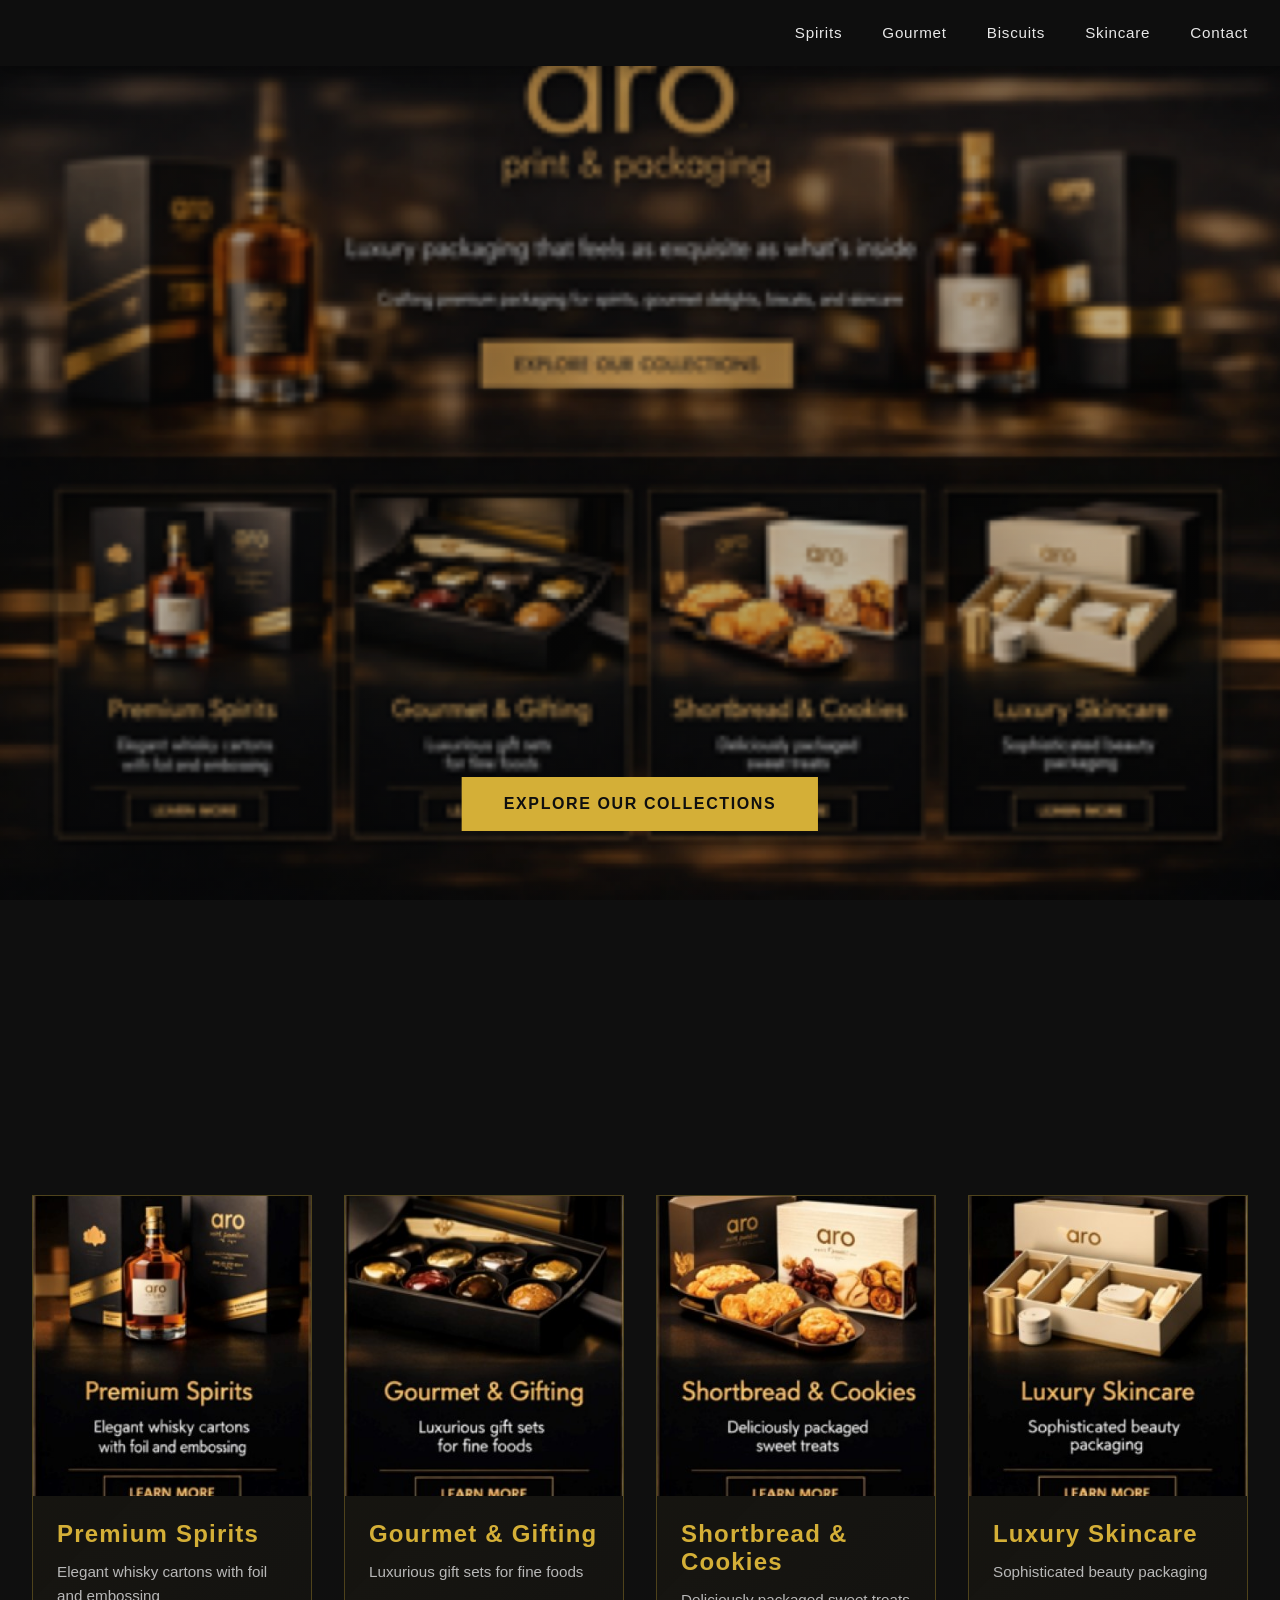
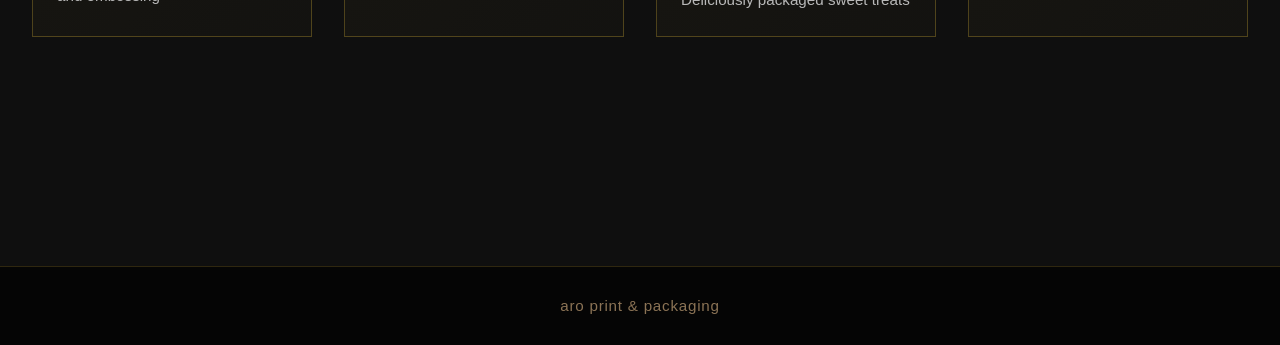
==== index.html @ cb1a9e3f "Fix image file extension in hero header" ====
<!DOCTYPE html>
<html lang="en">
<head>
  <meta charset="UTF-8">
  <title></title>
  <link rel="stylesheet" href="assets/css/aro.css">
</head>

<body>

<nav>
  <div class="logo"></div>
  <ul>
    <li><a href="spirits.html">Spirits</a></li>
    <li><a href="gourmet.html">Gourmet</a></li>
    <li><a href="biscuits.html">Biscuits</a></li>
    <li><a href="skincare.html">Skincare</a></li>
    <li><a href="contact.html">Contact</a></li>
  </ul>
</nav>

<header class="hero" style="background-image:url('assets/img/hero-main.jpg.png');">
  <div class="hero-overlay"></div>
  <a href="#collections" class="cta-overlay">EXPLORE OUR COLLECTIONS</a>
  <div class="hero-content">
    <div class="hero-branding">
      <h1 class="brand-name"></h1>
      <p class="brand-tagline"></p>
    </div>
    <h2 class="hero-title"></h2>
    <p class="hero-subtitle"></p>
  </div>
</header>

<section class="collections" id="collections">
  <div class="collection-grid">
    <a href="spirits.html" class="collection-card">
      <div class="card-image">
        <img src="assets/img/card-spirits.jpg" alt="Premium Spirits">
        <div class="card-overlay">
          <span class="click-text">CLICK HERE</span>
        </div>
      </div>
      <div class="card-content">
        <h3>Premium Spirits</h3>
        <p>Elegant whisky cartons with foil and embossing</p>
      </div>
    </a>

    <a href="gourmet.html" class="collection-card">
      <div class="card-image">
        <img src="assets/img/card-gourmet.jpg" alt="Gourmet & Gifting">
        <div class="card-overlay">
          <span class="click-text">CLICK HERE</span>
        </div>
      </div>
      <div class="card-content">
        <h3>Gourmet & Gifting</h3>
        <p>Luxurious gift sets for fine foods</p>
      </div>
    </a>

    <a href="biscuits.html" class="collection-card">
      <div class="card-image">
        <img src="assets/img/card-biscuits.jpg" alt="Shortbread & Cookies">
        <div class="card-overlay">
          <span class="click-text">CLICK HERE</span>
        </div>
      </div>
      <div class="card-content">
        <h3>Shortbread & Cookies</h3>
        <p>Deliciously packaged sweet treats</p>
      </div>
    </a>

    <a href="skincare.html" class="collection-card">
      <div class="card-image">
        <img src="assets/img/card-skincare.jpg" alt="Luxury Skincare">
        <div class="card-overlay">
          <span class="click-text">CLICK HERE</span>
        </div>
      </div>
      <div class="card-content">
        <h3>Luxury Skincare</h3>
        <p>Sophisticated beauty packaging</p>
      </div>
    </a>
  </div>
</section>

<footer>
   aro print & packaging 
</footer>

<script src="assets/js/aro-motion.js"></script>
</body>
</html>
---- assets/css/aro.css ----
/* aro — luxury packaging design */
* {
  margin: 0;
  padding: 0;
  box-sizing: border-box;
}

body {
  font-family: "Montserrat", Arial, sans-serif;
  color: #28191b;
  background: #0f0f0f;
}

/* Navigation */
nav {
  display: flex;
  justify-content: space-between;
  align-items: center;
  padding: 1.5em 2em;
  background: rgba(15, 15, 15, 0.95);
  position: sticky;
  top: 0;
  z-index: 100;
  backdrop-filter: blur(10px);
  box-shadow: 0 4px 16px rgba(0, 0, 0, 0.3);
}

.logo {
  font-weight: bold;
  font-size: 1.8em;
  letter-spacing: 0.1em;
  color: #d4af37;
}

nav ul {
  display: flex;
  list-style: none;
  gap: 2.5em;
}

nav a {
  text-decoration: none;
  color: #e8e8e8;
  font-size: 0.95em;
  letter-spacing: 0.05em;
  transition: color 0.3s ease;
}

nav a:hover {
  color: #d4af37;
}

/* Hero Section */
.hero {
  min-height: 100vh;
  background-size: cover;
  background-position: center;
  background-attachment: fixed;
  display: flex;
  align-items: center;
  justify-content: center;
  position: relative;
  overflow: hidden;
}

.hero-overlay {
  content: '';
  position: absolute;
  top: 0;
  left: 0;
  right: 0;
  bottom: 0;
  background: linear-gradient(135deg, rgba(15, 15, 15, 0.4) 0%, rgba(15, 15, 15, 0.2) 100%);
  z-index: 1;
}

/* CTA Button as Overlay */
.cta-overlay {
  position: absolute;
  bottom: 15%;
  left: 50%;
  transform: translateX(-50%);
  z-index: 3;
  padding: 1em 2.5em;
  background: #d4af37;
  color: #0f0f0f;
  text-decoration: none;
  letter-spacing: 0.1em;
  font-weight: 600;
  transition: all 0.4s ease;
  border: 2px solid #d4af37;
  cursor: pointer;
  display: inline-block;
}

.cta-overlay:hover {
  background: transparent;
  color: #d4af37;
  transform: translateX(-50%) scale(1.05);
  box-shadow: 0 0 20px rgba(212, 175, 55, 0.3);
}

.hero-content {
  text-align: center;
  color: #e8e8e8;
  z-index: 2;
  position: relative;
  max-width: 600px;
}

.hero-branding {
  margin-bottom: 1.5em;
}

.brand-name {
  font-size: 5em;
  color: #d4af37;
  letter-spacing: 0.15em;
  font-weight: 700;
  margin: 0;
}

.brand-tagline {
  font-size: 1.3em;
  color: #d4af37;
  letter-spacing: 0.08em;
  margin-top: 0.5em;
}

.hero-title {
  font-size: 2.8em;
  line-height: 1.3;
  margin: 1.5em 0;
  font-weight: 300;
  letter-spacing: 0.02em;
}

.hero-subtitle {
  font-size: 1.1em;
  line-height: 1.6;
  color: #b8b8b8;
  margin: 1.5em 0 2em 0;
  letter-spacing: 0.03em;
}

/* Collections Section */
.collections {
  background: #0f0f0f;
  padding: 4em 2em;
  min-height: 100vh;
  display: flex;
  align-items: center;
  justify-content: center;
}

.collection-grid {
  display: grid;
  grid-template-columns: repeat(auto-fit, minmax(280px, 1fr));
  gap: 2em;
  max-width: 1400px;
  width: 100%;
}

.collection-card {
  display: flex;
  flex-direction: column;
  text-decoration: none;
  color: inherit;
  transition: all 0.4s ease;
  cursor: pointer;
  border: 1px solid rgba(212, 175, 55, 0.3);
  padding: 1.5em;
  background: linear-gradient(135deg, rgba(212, 175, 55, 0.05) 0%, rgba(212, 175, 55, 0.02) 100%);
}

.collection-card:hover {
  transform: translateY(-12px);
  border-color: #d4af37;
  box-shadow: 0 20px 40px rgba(212, 175, 55, 0.15);
  background: linear-gradient(135deg, rgba(212, 175, 55, 0.1) 0%, rgba(212, 175, 55, 0.05) 100%);
}

/* Card Image with Overlay */
.card-image {
  position: relative;
  overflow: hidden;
  margin: -1.5em -1.5em 1.5em -1.5em;
  height: 300px;
  background: #1a1a1a;
}

.card-image img {
  width: 100%;
  height: 100%;
  object-fit: cover;
  transition: transform 0.5s ease;
}

.collection-card:hover .card-image img {
  transform: scale(1.08);
}

/* Click Here Overlay */
.card-overlay {
  position: absolute;
  top: 0;
  left: 0;
  right: 0;
  bottom: 0;
  background: rgba(212, 175, 55, 0.15);
  display: flex;
  align-items: center;
  justify-content: center;
  opacity: 0;
  transition: all 0.4s ease;
  backdrop-filter: blur(2px);
}

.collection-card:hover .card-overlay {
  opacity: 1;
}

.click-text {
  color: #d4af37;
  font-size: 1.2em;
  font-weight: 600;
  letter-spacing: 0.1em;
  text-shadow: 0 2px 8px rgba(0, 0, 0, 0.5);
}

/* Card Content */
.card-content {
  flex-grow: 1;
  display: flex;
  flex-direction: column;
}

.card-content h3 {
  font-size: 1.5em;
  color: #d4af37;
  margin-bottom: 0.5em;
  font-weight: 600;
  letter-spacing: 0.05em;
}

.card-content p {
  color: #b8b8b8;
  line-height: 1.6;
  font-size: 0.95em;
  flex-grow: 1;
}

/* Footer */
footer {
  text-align: center;
  background: #050505;
  color: #8b7355;
  padding: 2em 1em;
  border-top: 1px solid rgba(212, 175, 55, 0.2);
  font-size: 0.95em;
  letter-spacing: 0.05em;
}

/* Category Pages */
.section {
  max-width: 900px;
  margin: 3em auto;
  padding: 0 2em;
  color: #e8e8e8;
}

.section h2 {
  margin-top: 0;
  font-size: 2.5em;
  font-weight: 300;
  color: #d4af37;
  letter-spacing: 0.03em;
}

.section p {
  font-size: 1.1em;
  line-height: 1.8;
  color: #b8b8b8;
}

.grid-2 {
  display: grid;
  grid-template-columns: 1fr 1fr;
  gap: 2em;
  margin: 2.5em 0;
}

.grid-2 img {
  width: 100%;
  height: auto;
  border: 1px solid rgba(212, 175, 55, 0.2);
  transition: transform 0.4s ease;
}

.grid-2 img:hover {
  transform: scale(1.03);
}

/* Responsive */
@media (max-width: 768px) {
  .collection-grid {
    grid-template-columns: 1fr;
  }

  .hero-title {
    font-size: 1.8em;
  }

  .brand-name {
    font-size: 3.5em;
  }

  nav ul {
    gap: 1em;
  }

  .grid-2 {
    grid-template-columns: 1fr;
  }

  .cta-overlay {
    bottom: 10%;
    font-size: 0.9em;
    padding: 0.8em 2em;
  }
}
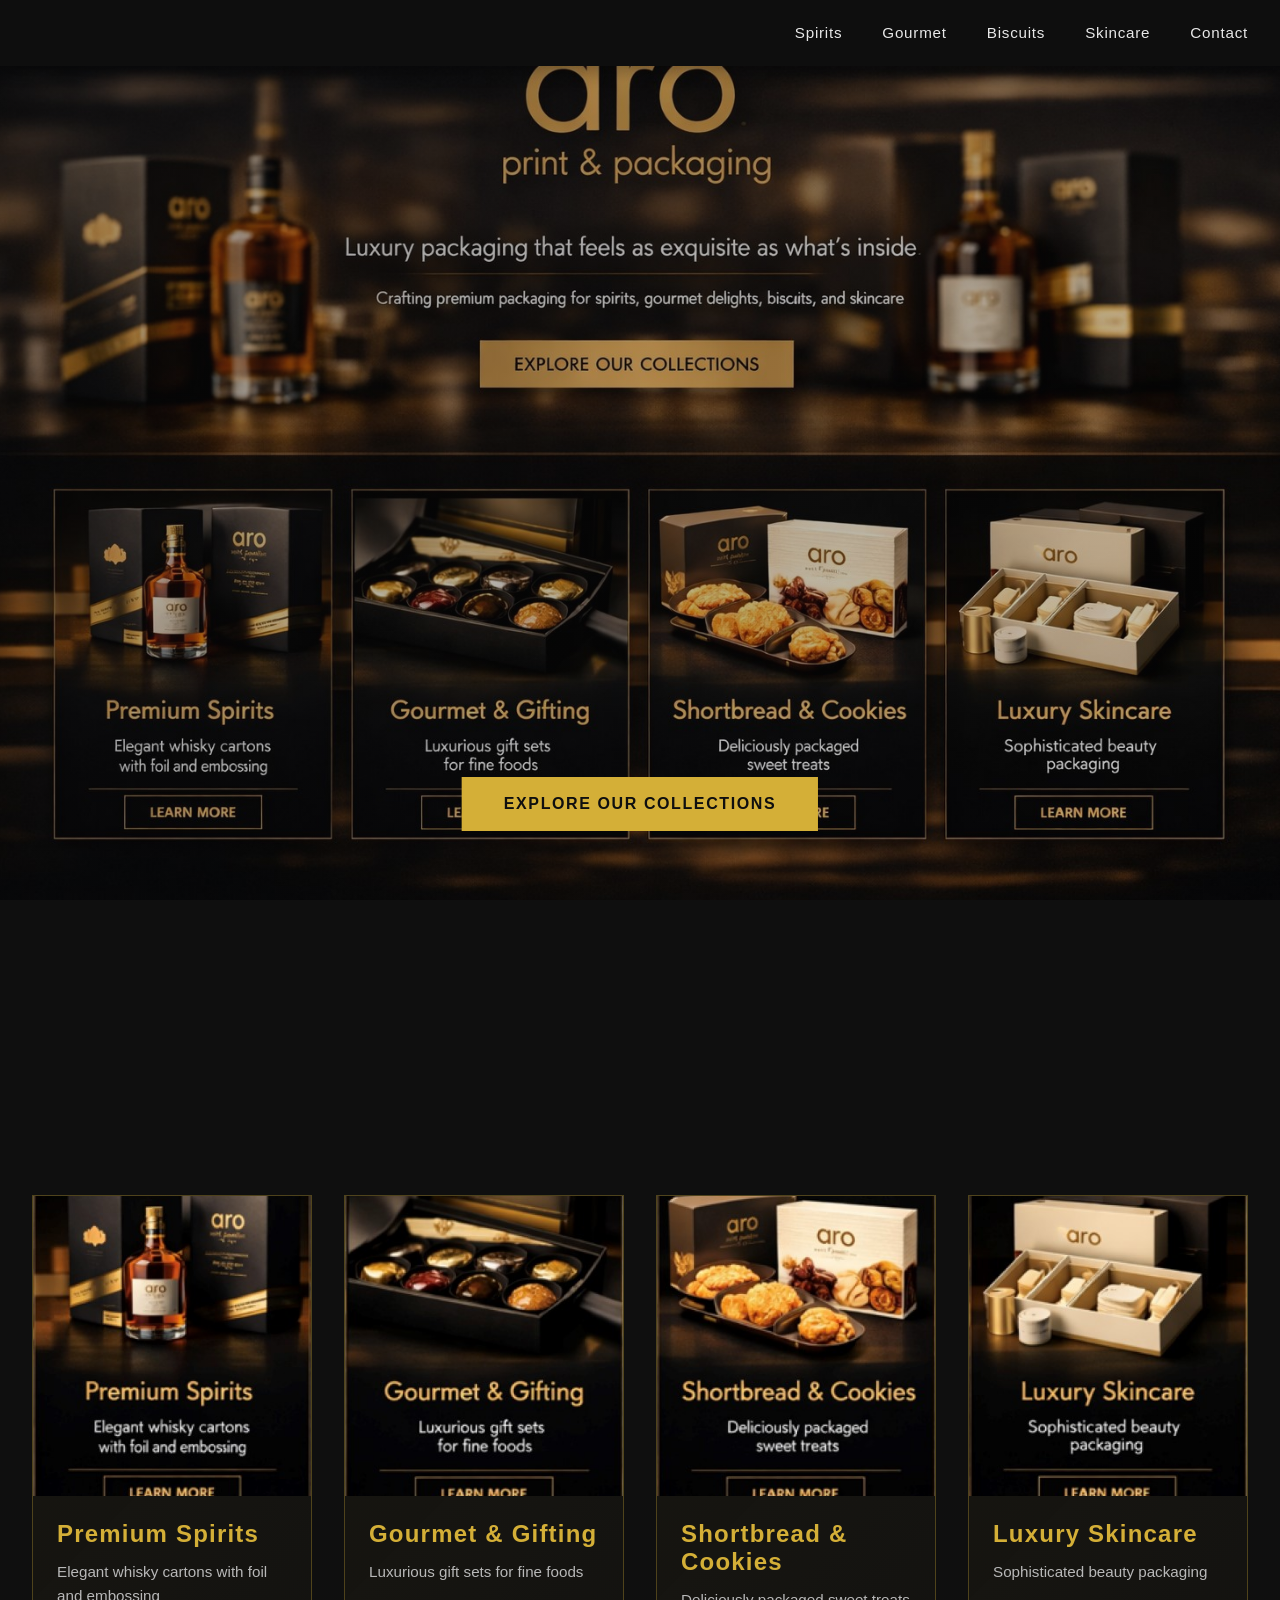
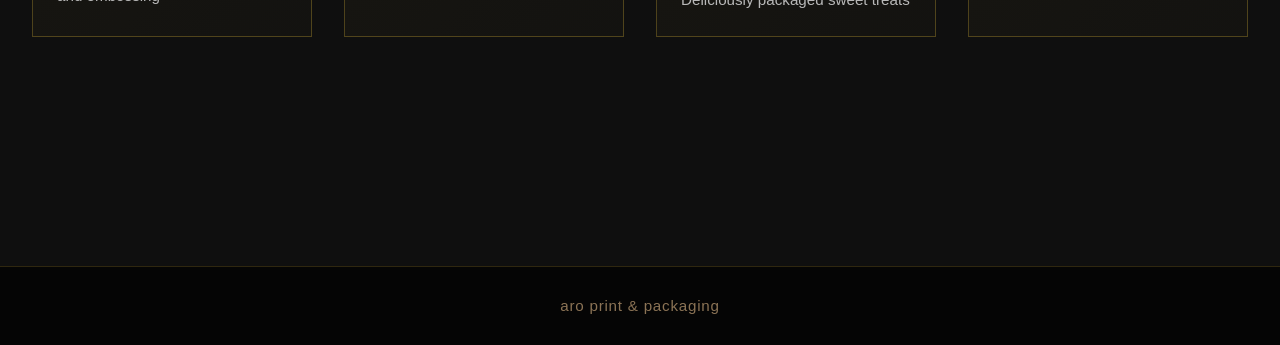
==== commit 48e2d949: "Fix hero image URL in index.html Updated the hero image URL in the header." ====
--- a/index.html
+++ b/index.html
@@ -19,7 +19,7 @@
   </ul>
 </nav>
 
-<header class="hero" style="background-image:url('assets/img/hero-main.jpg.png');">
+<header class="hero" style="background-image:url('assets/img/hero-main.jpg');">
   <div class="hero-overlay"></div>
   <a href="#collections" class="cta-overlay">EXPLORE OUR COLLECTIONS</a>
   <div class="hero-content">
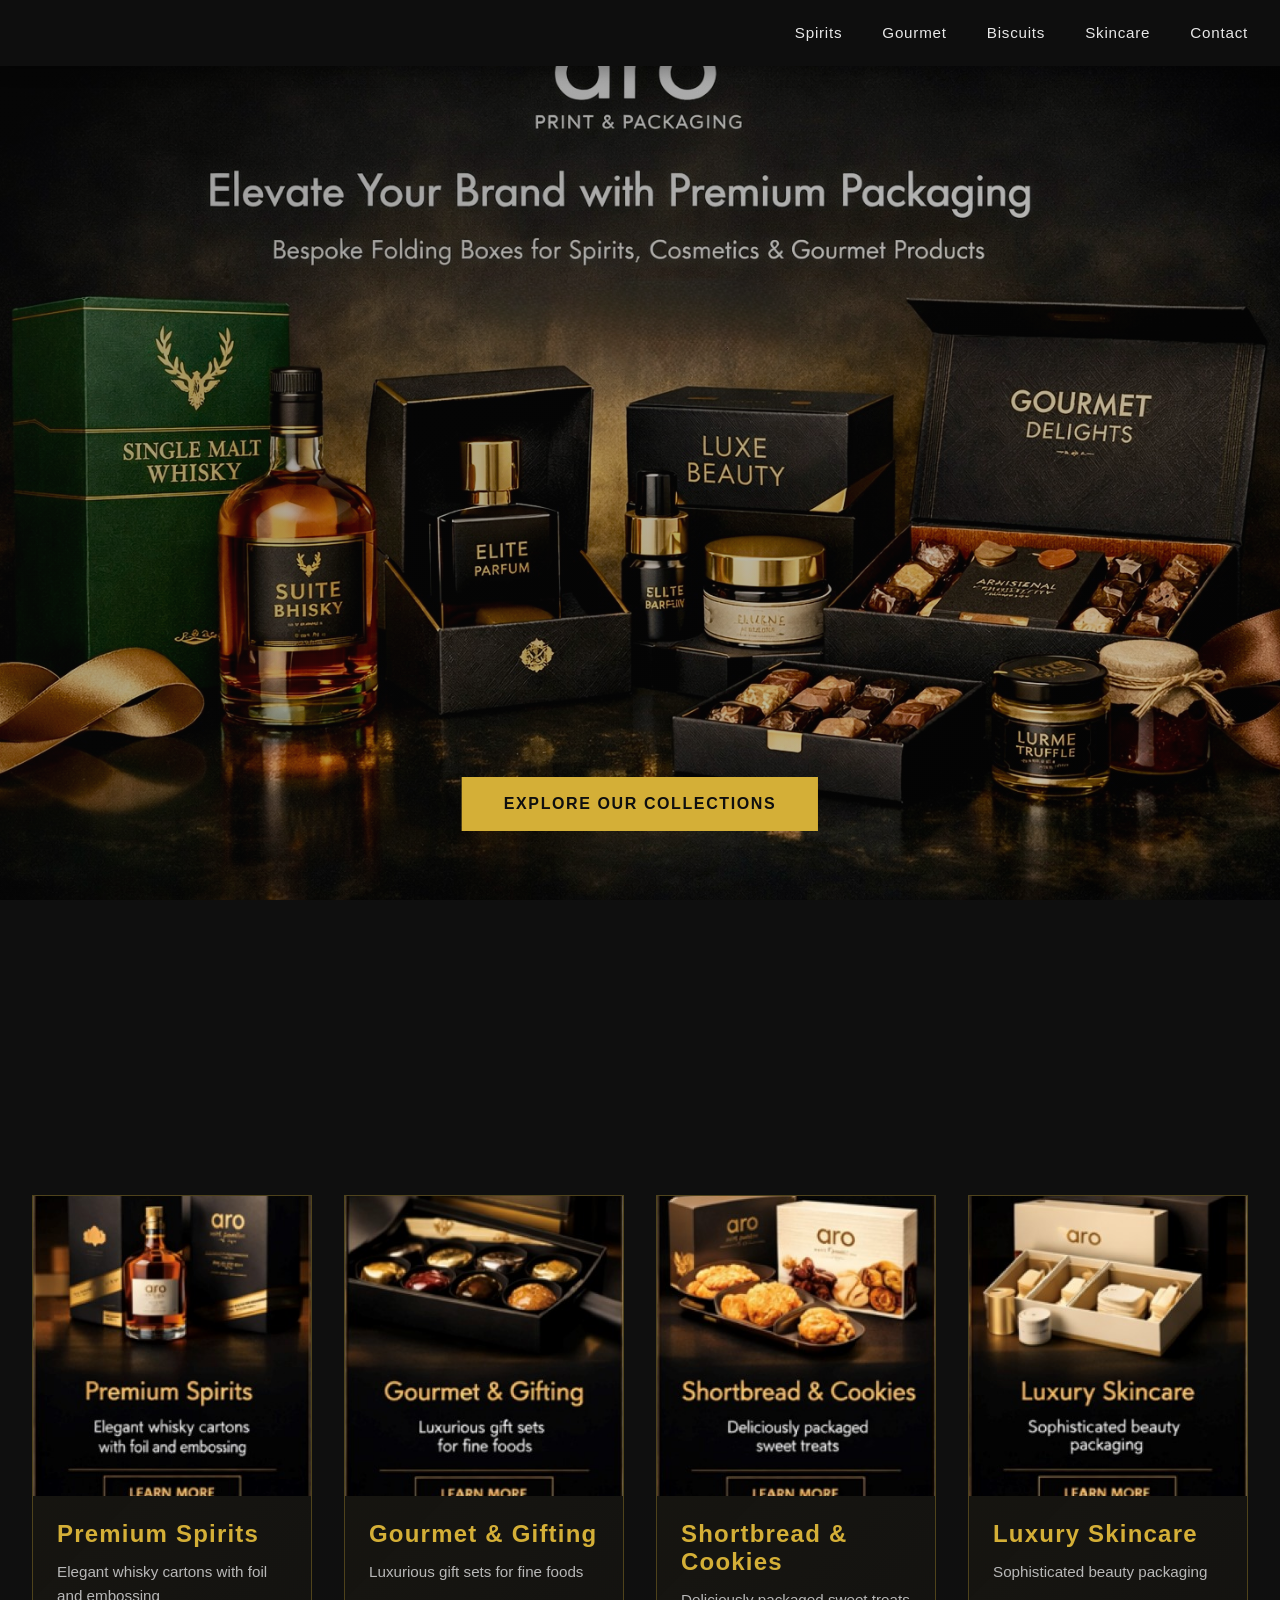
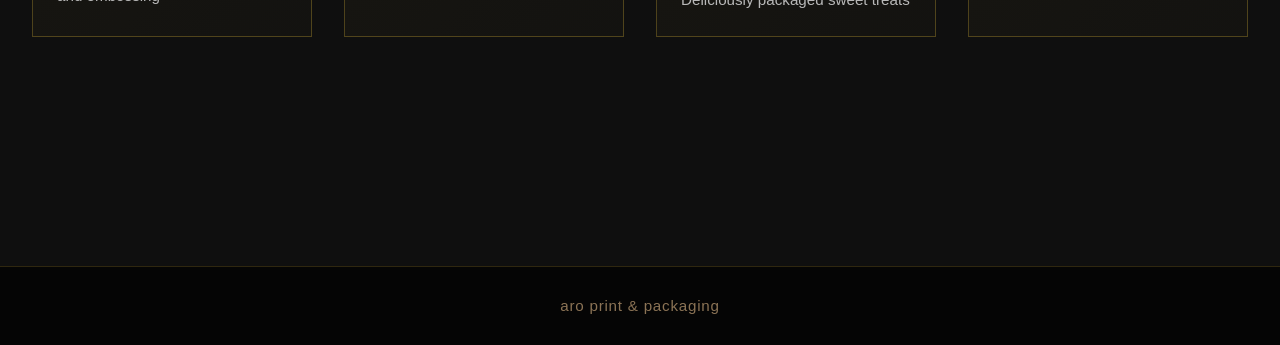
==== commit f6127c55: "Update hero background image in index.html" ====
--- a/index.html
+++ b/index.html
@@ -19,7 +19,7 @@
   </ul>
 </nav>
 
-<header class="hero" style="background-image:url('assets/img/hero-main.jpg');">
+<header class="hero" style="background-image:url('assets/img/hero1-main.jpg.jpg');">
   <div class="hero-overlay"></div>
   <a href="#collections" class="cta-overlay">EXPLORE OUR COLLECTIONS</a>
   <div class="hero-content">
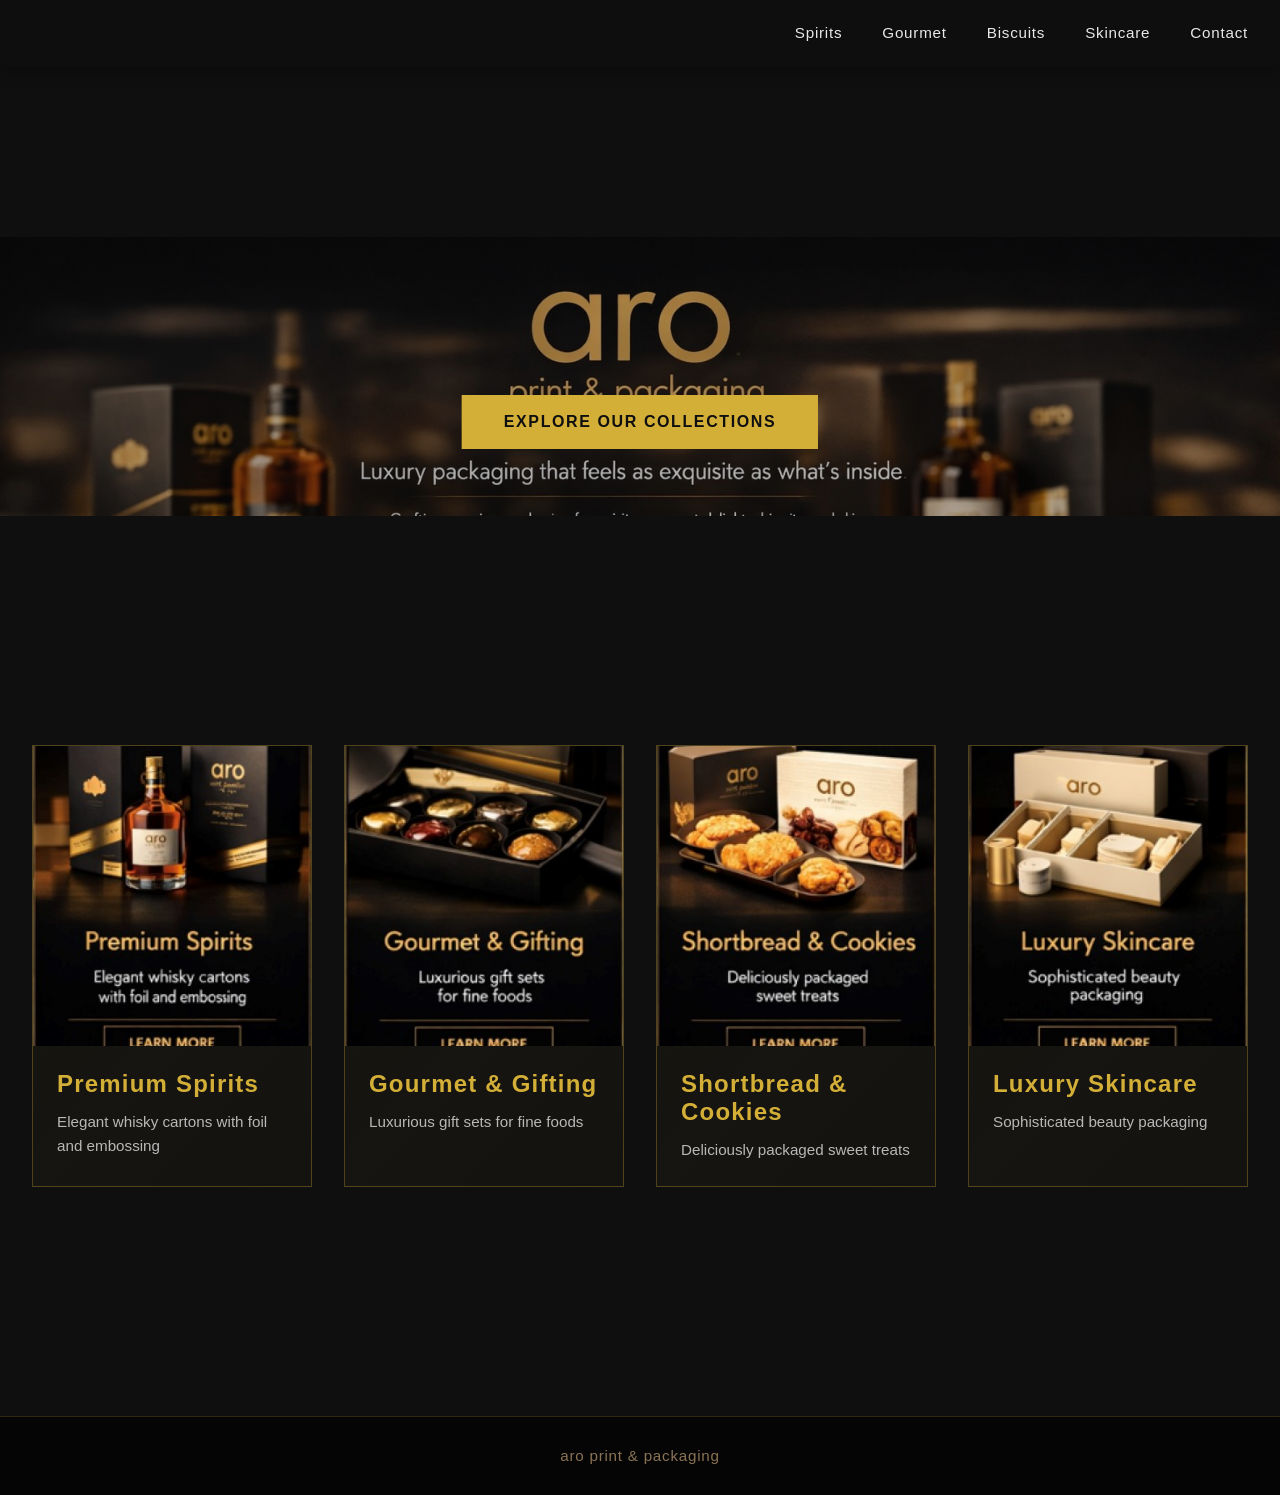
==== commit 9de1c41b: "Update index.html" ====
--- a/index.html
+++ b/index.html
@@ -19,7 +19,7 @@
   </ul>
 </nav>
 
-<header class="hero" style="background-image:url('assets/img/hero1-main.jpg.jpg');">
+<header class="hero" style="background-image:url('assets/img/hero-main3.jpg');">
   <div class="hero-overlay"></div>
   <a href="#collections" class="cta-overlay">EXPLORE OUR COLLECTIONS</a>
   <div class="hero-content">
--- a/assets/css/aro.css
+++ b/assets/css/aro.css
@@ -52,8 +52,9 @@
 
 /* Hero Section */
 .hero {
-  min-height: 100vh;
-  background-size: cover;
+  min-height: 50vh;
+background-size: contain;
+background-repeat: no-repeat;
   background-position: center;
   background-attachment: fixed;
   display: flex;
@@ -67,10 +68,11 @@
   content: '';
   position: absolute;
   top: 0;
+  
   left: 0;
   right: 0;
   bottom: 0;
-  background: linear-gradient(135deg, rgba(15, 15, 15, 0.4) 0%, rgba(15, 15, 15, 0.2) 100%);
+  background: linear-gradient(135deg, rgba(15, 15, 15, 0.4) 0%, rgba(15, 15, 15, 0.2) 150%);
   z-index: 1;
 }
 
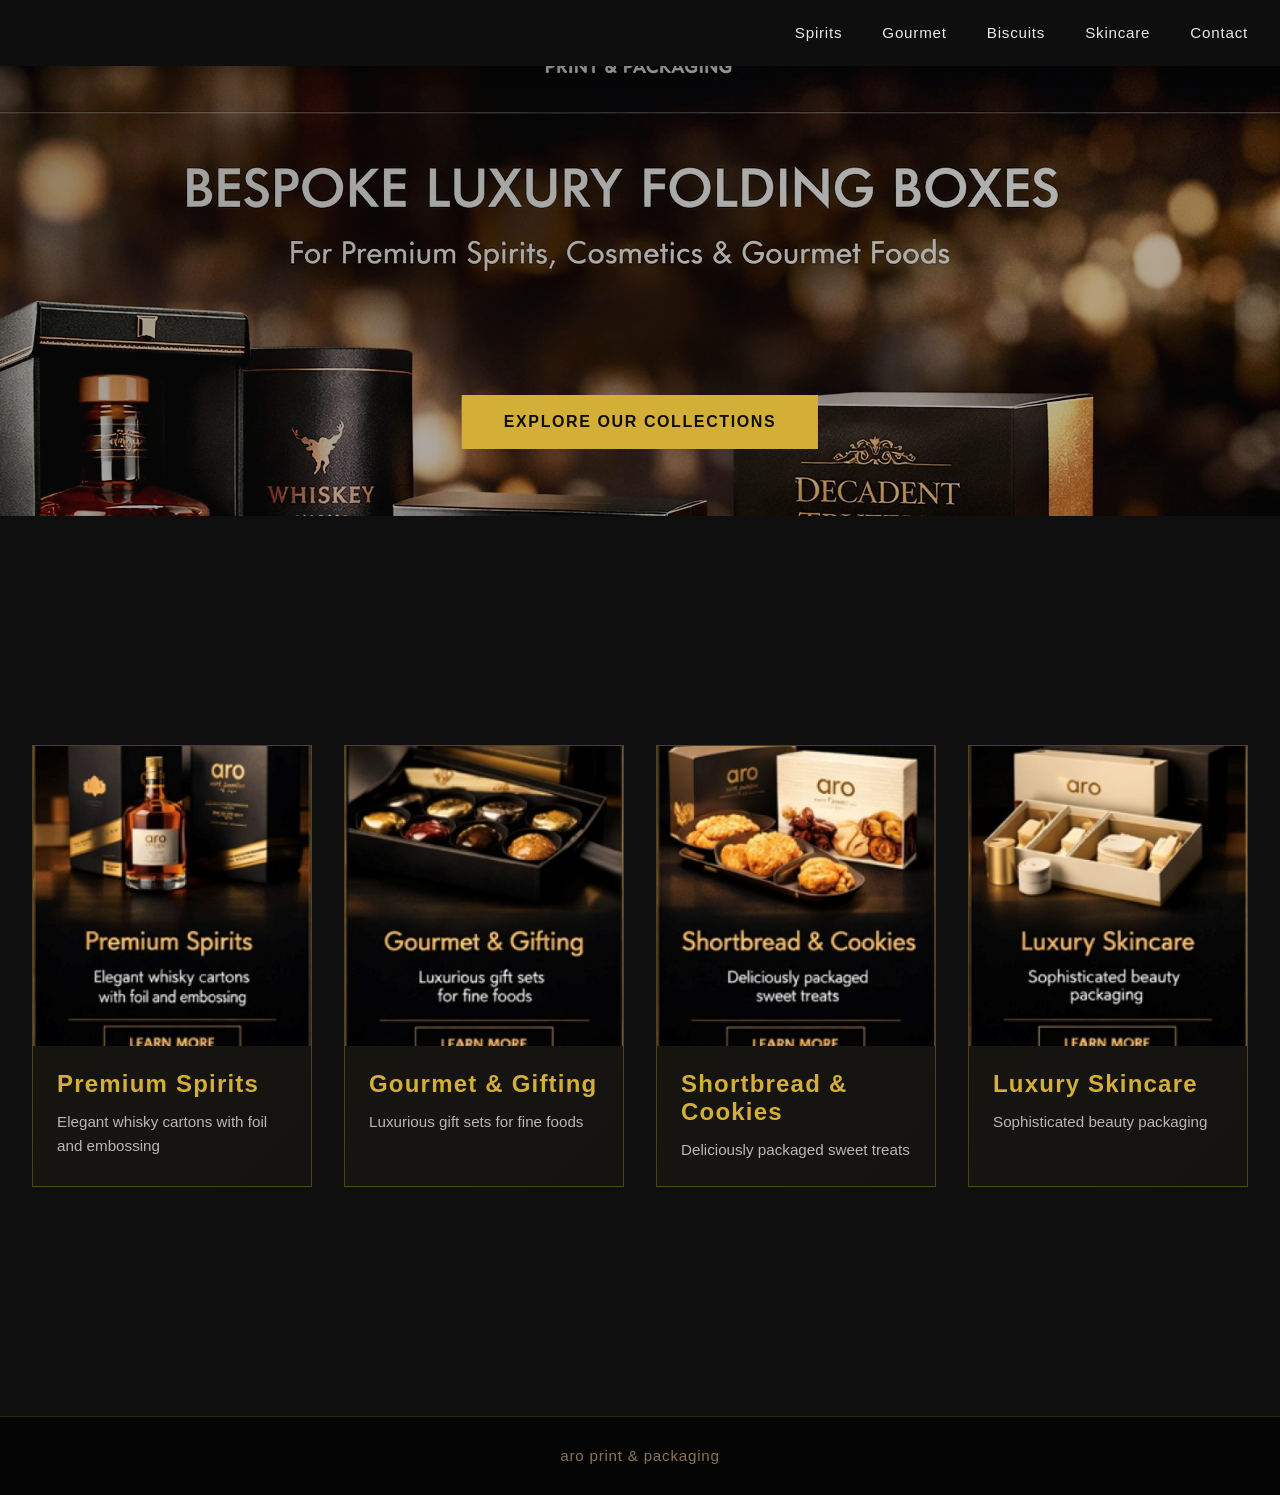
==== commit b683139e: "Change hero header background image Updated the hero background image in the header." ====
--- a/index.html
+++ b/index.html
@@ -19,7 +19,7 @@
   </ul>
 </nav>
 
-<header class="hero" style="background-image:url('assets/img/hero-main3.jpg');">
+<header class="hero" style="background-image:url('assets/img/Main.jpg');">
   <div class="hero-overlay"></div>
   <a href="#collections" class="cta-overlay">EXPLORE OUR COLLECTIONS</a>
   <div class="hero-content">
--- a/assets/css/aro.css
+++ b/assets/css/aro.css
@@ -53,7 +53,7 @@
 /* Hero Section */
 .hero {
   min-height: 50vh;
-background-size: contain;
+background-size: auto;
 background-repeat: no-repeat;
   background-position: center;
   background-attachment: fixed;
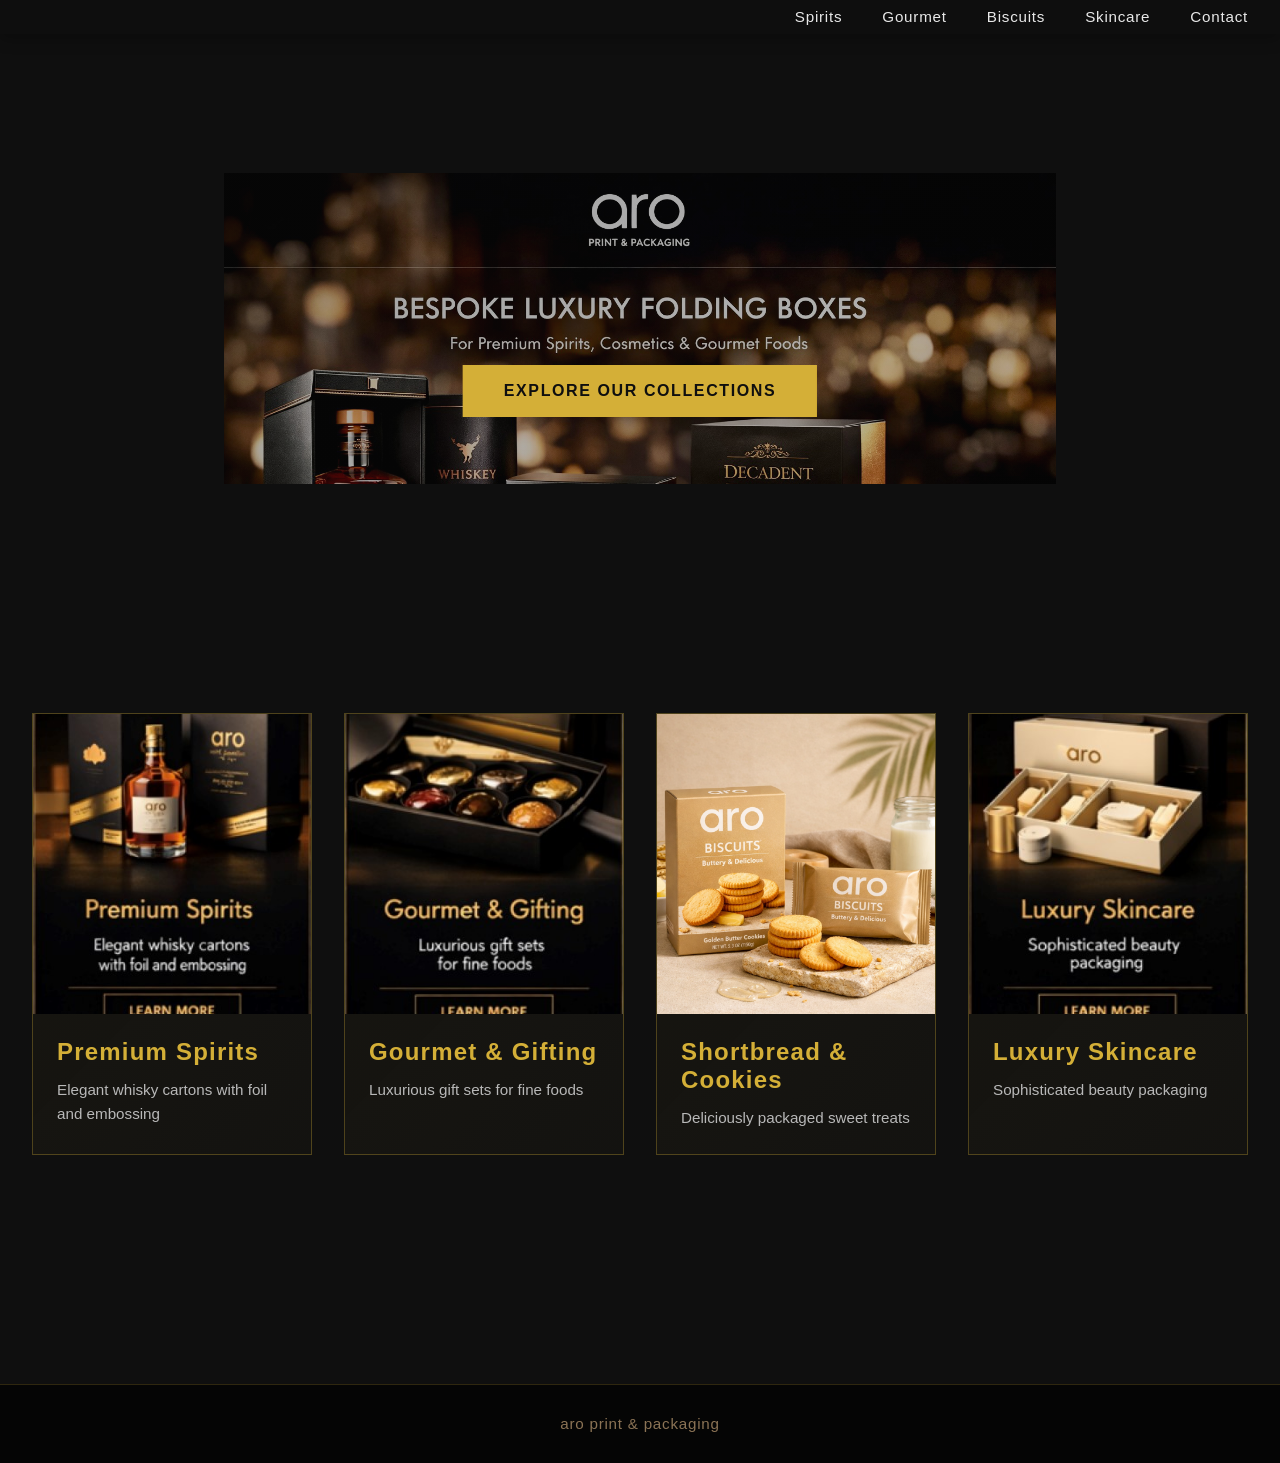
==== commit 577efd93: "Update biscuits image source in index.html" ====
--- a/index.html
+++ b/index.html
@@ -62,7 +62,7 @@
 
     <a href="biscuits.html" class="collection-card">
       <div class="card-image">
-        <img src="assets/img/card-biscuits.jpg" alt="Shortbread & Cookies">
+        <img src="assets/img/main-card-biscuits.jpg" alt="Shortbread & Cookies">
         <div class="card-overlay">
           <span class="click-text">CLICK HERE</span>
         </div>
--- a/assets/css/aro.css
+++ b/assets/css/aro.css
@@ -16,12 +16,12 @@
   display: flex;
   justify-content: space-between;
   align-items: center;
-  padding: 1.5em 2em;
+  padding: 0.5em 2em;
   background: rgba(15, 15, 15, 0.95);
   position: sticky;
   top: 0;
   z-index: 100;
-  backdrop-filter: blur(10px);
+  backdrop-filter: blur(1px);
   box-shadow: 0 4px 16px rgba(0, 0, 0, 0.3);
 }
 
@@ -53,7 +53,7 @@
 /* Hero Section */
 .hero {
   min-height: 50vh;
-background-size: auto;
+background-size: 65%;
 background-repeat: no-repeat;
   background-position: center;
   background-attachment: fixed;
@@ -61,7 +61,7 @@
   align-items: center;
   justify-content: center;
   position: relative;
-  overflow: hidden;
+  overflow: contain;
 }
 
 .hero-overlay {
@@ -90,7 +90,7 @@
   letter-spacing: 0.1em;
   font-weight: 600;
   transition: all 0.4s ease;
-  border: 2px solid #d4af37;
+  border: 0.5px solid #d4af37;
   cursor: pointer;
   display: inline-block;
 }
@@ -148,7 +148,7 @@
 /* Collections Section */
 .collections {
   background: #0f0f0f;
-  padding: 4em 2em;
+  padding: 1em 2em;
   min-height: 100vh;
   display: flex;
   align-items: center;
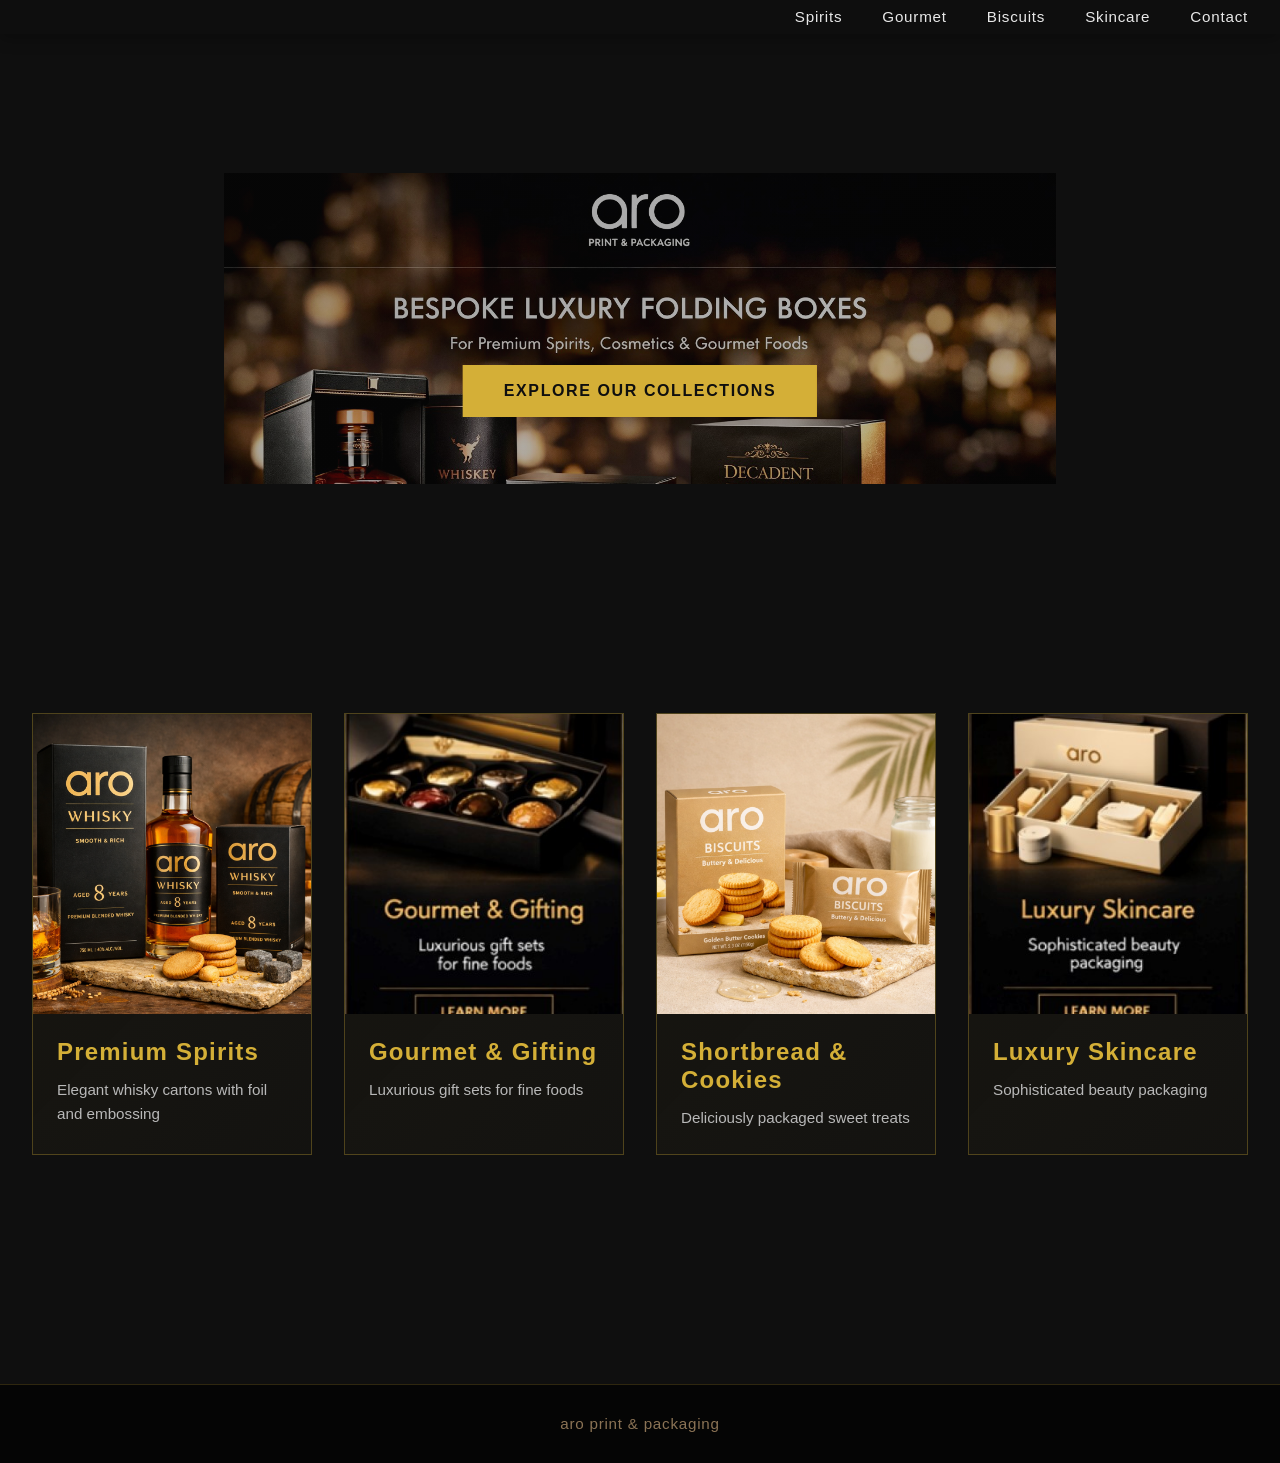
==== commit e207fea9: "Update image source for spirits collection card" ====
--- a/index.html
+++ b/index.html
@@ -36,7 +36,7 @@
   <div class="collection-grid">
     <a href="spirits.html" class="collection-card">
       <div class="card-image">
-        <img src="assets/img/card-spirits.jpg" alt="Premium Spirits">
+        <img src="assets/img/main-card-spirits.jpg" alt="Premium Spirits">
         <div class="card-overlay">
           <span class="click-text">CLICK HERE</span>
         </div>
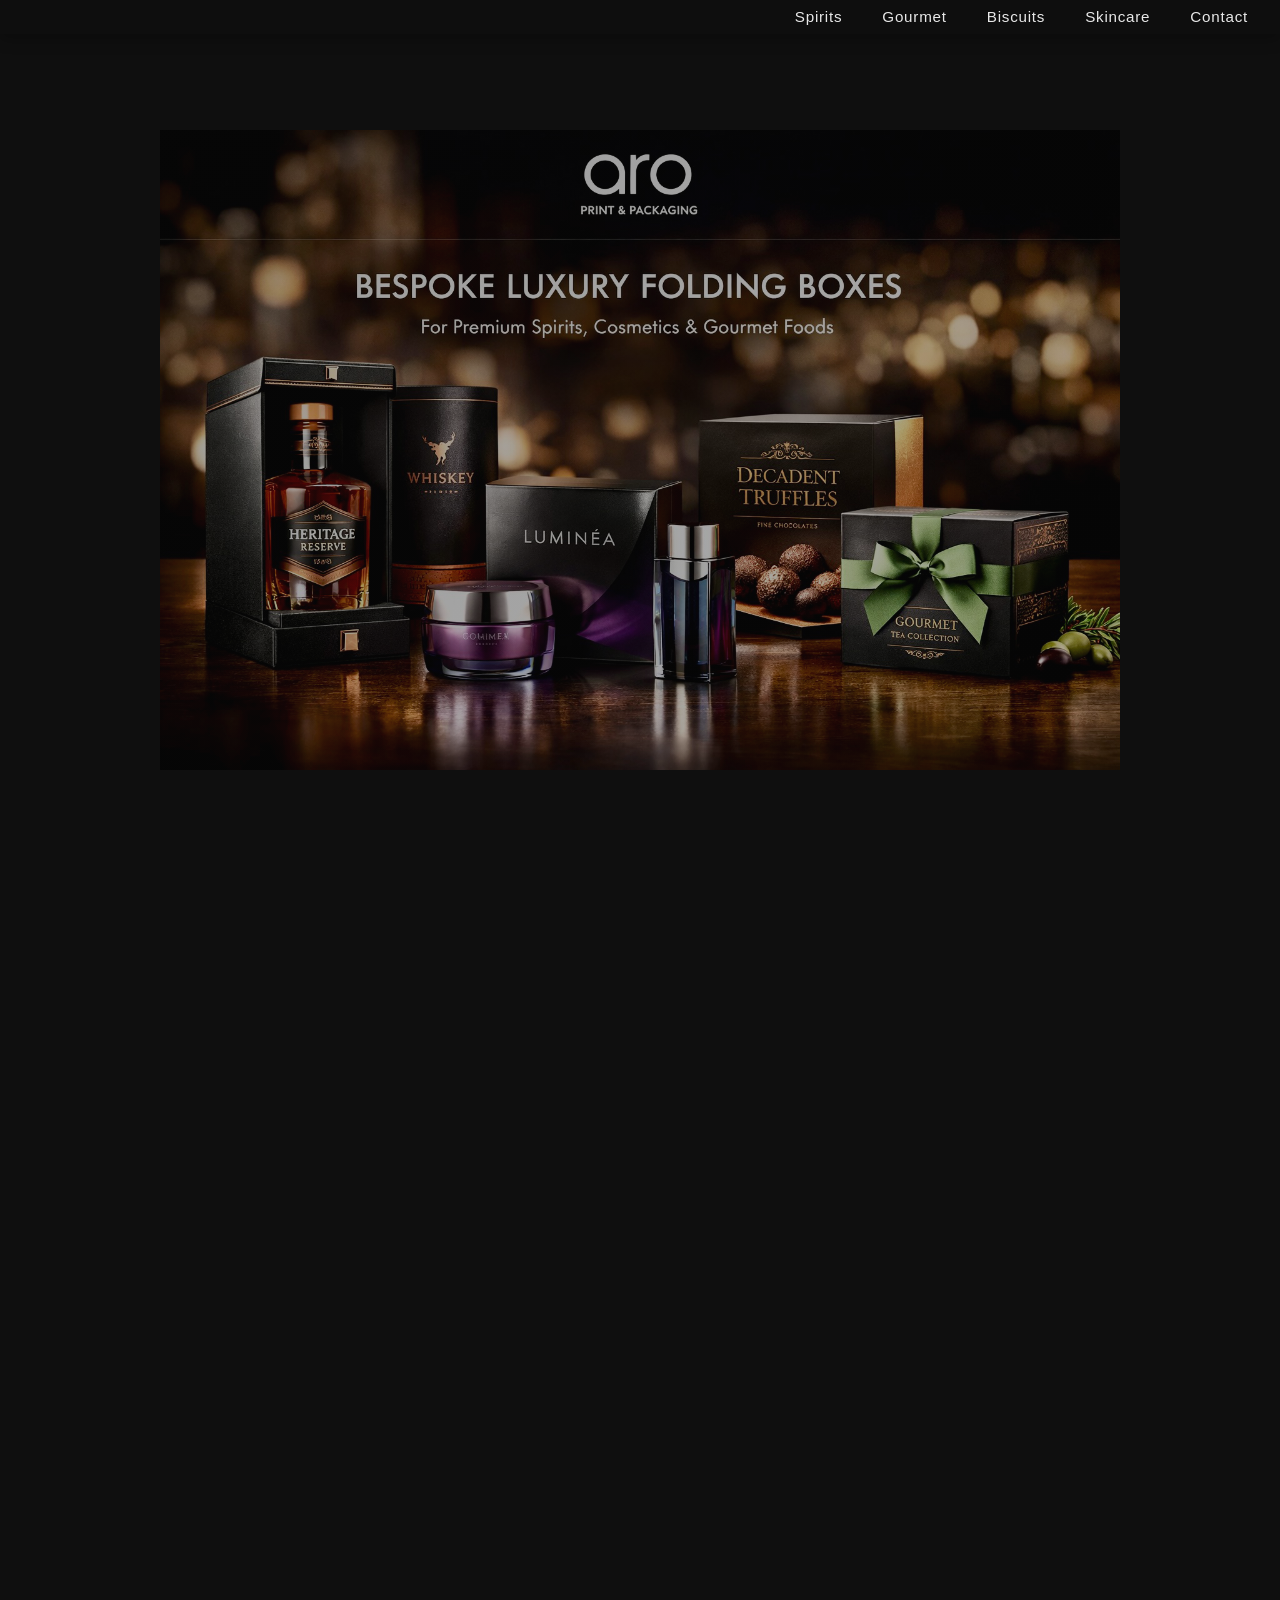
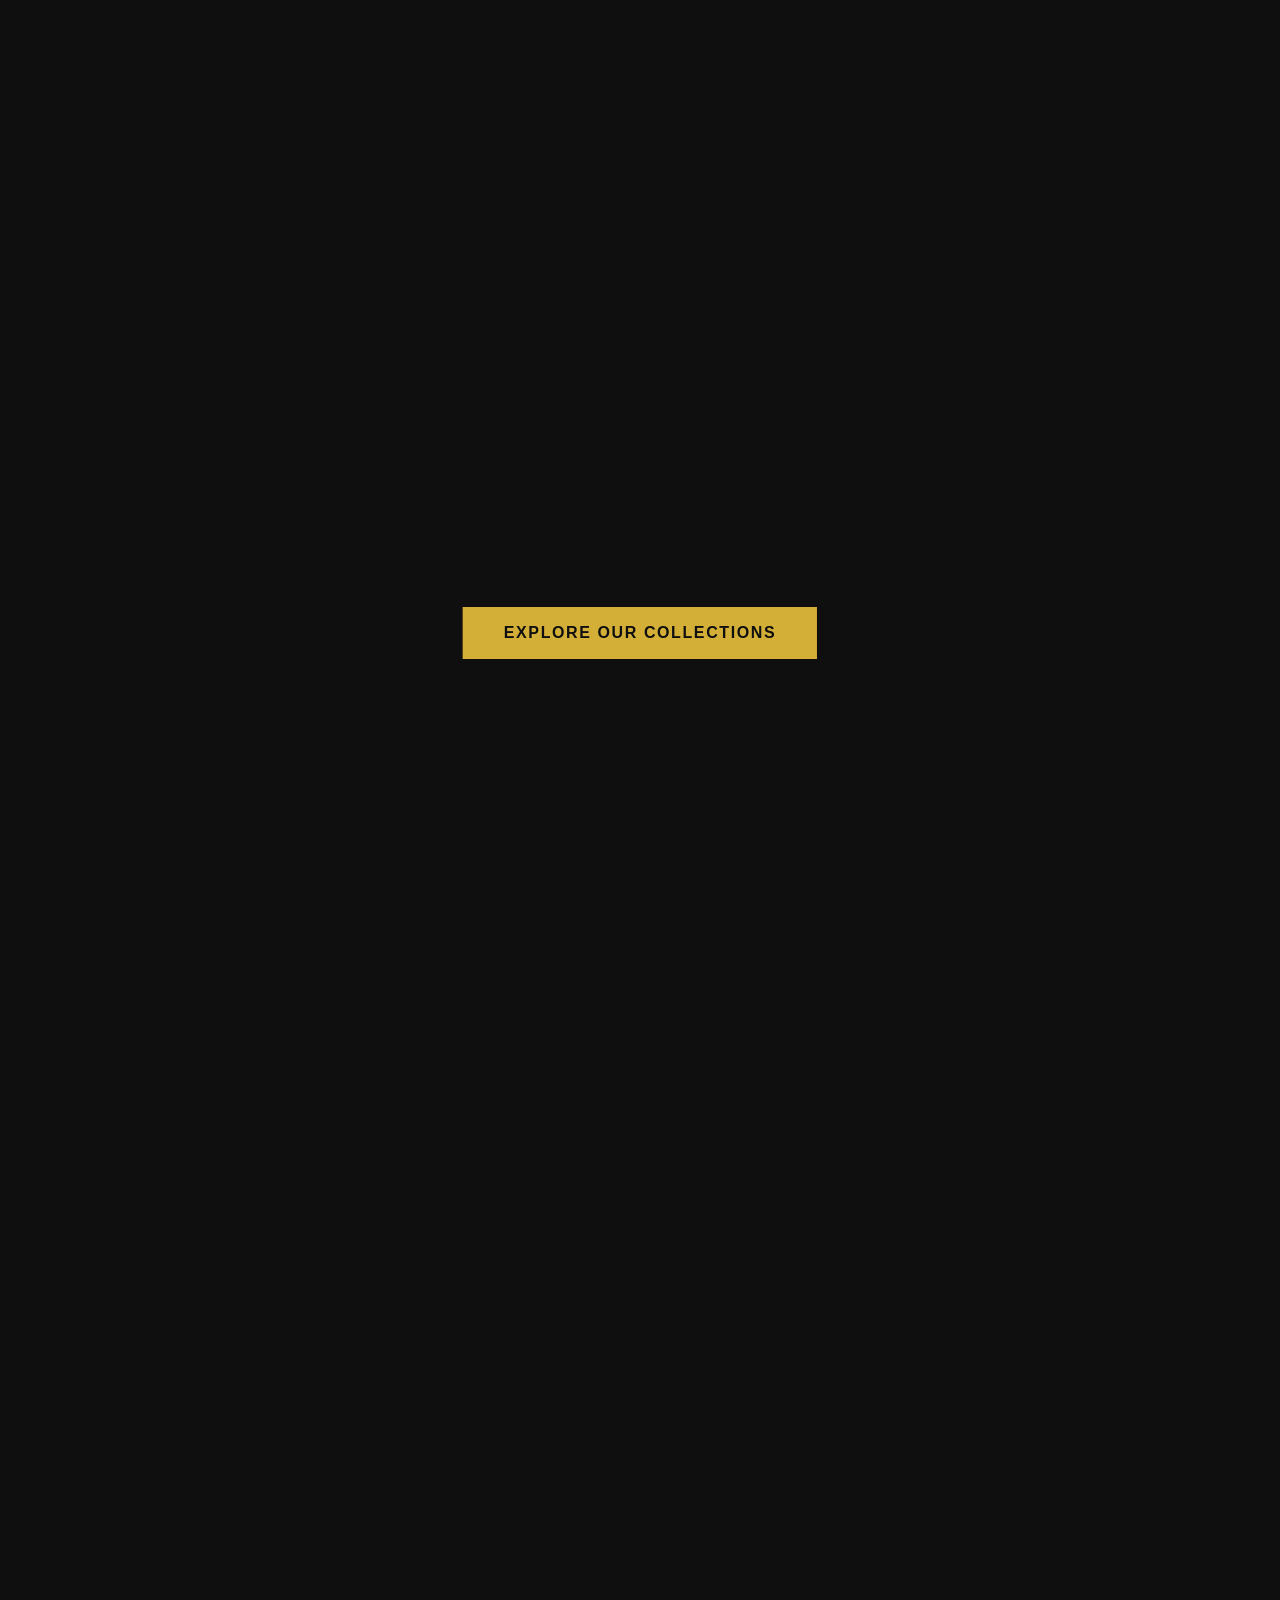
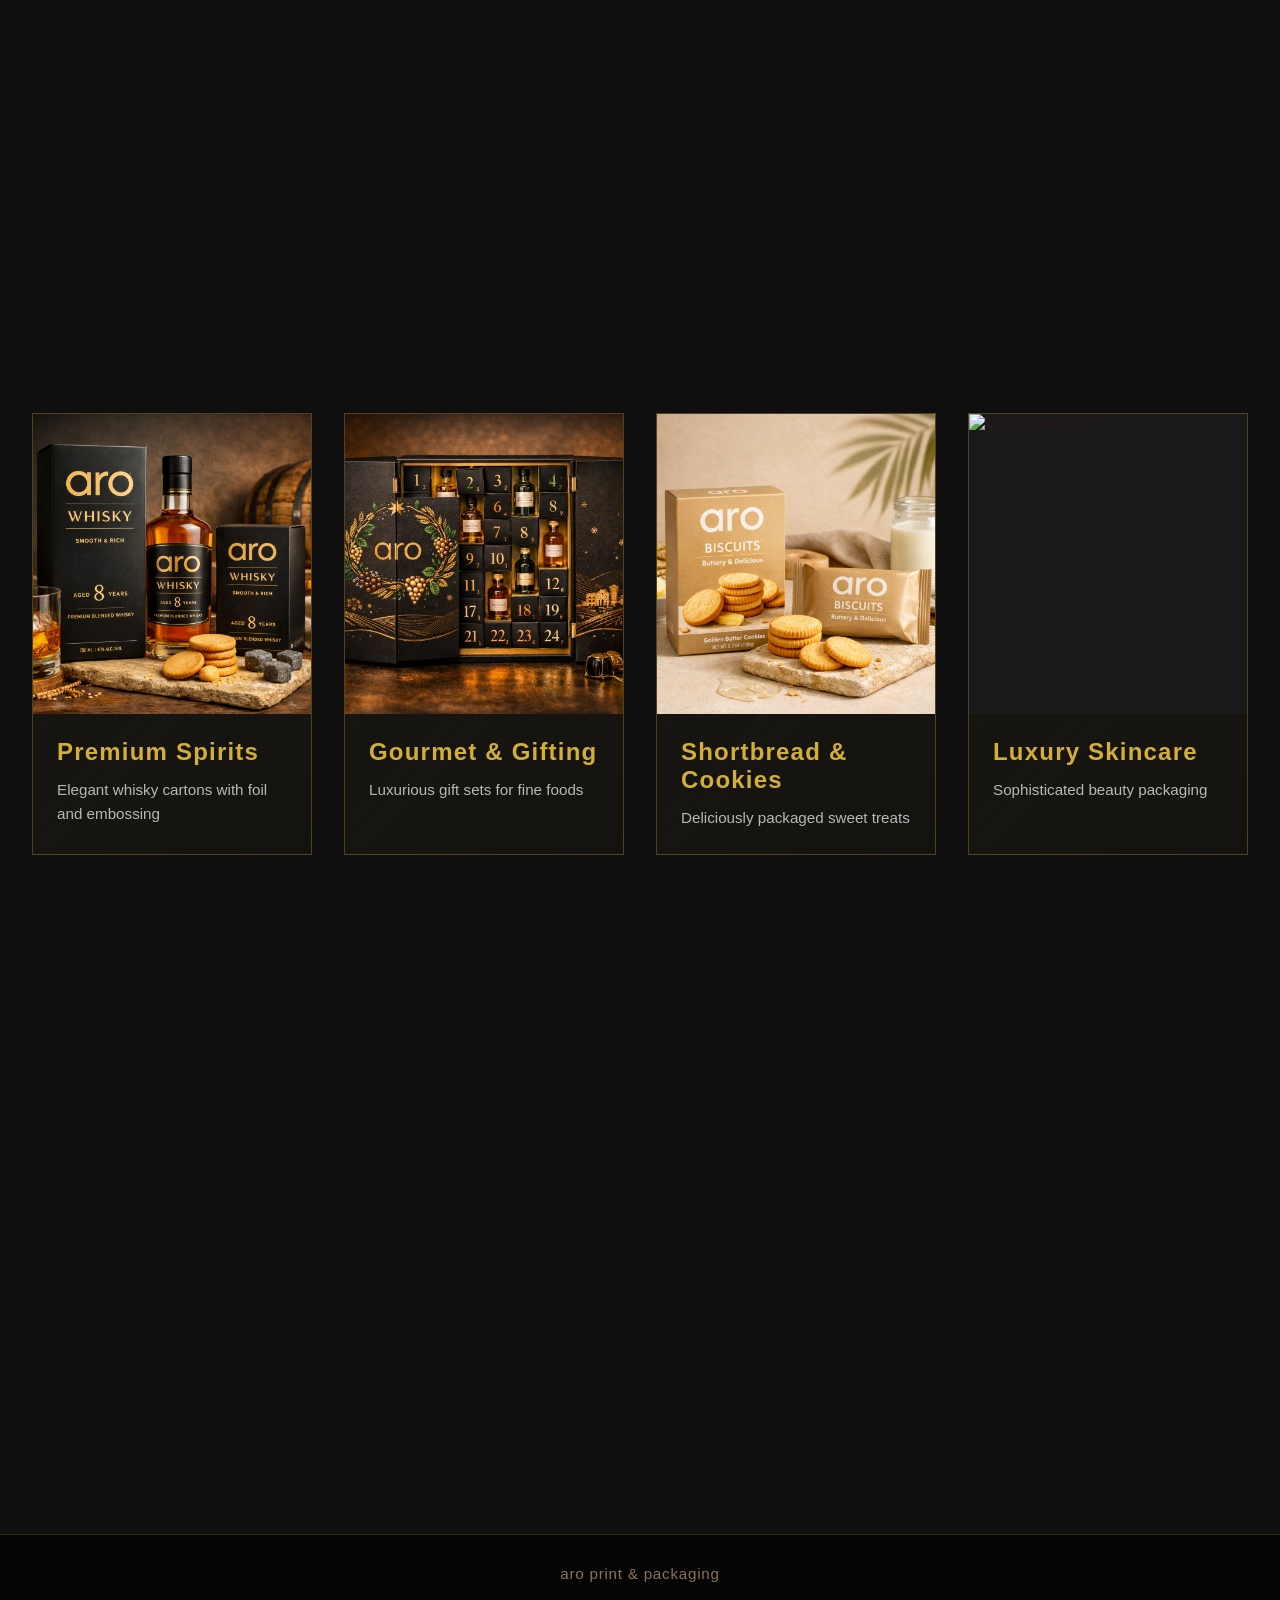
==== commit 0e81b4b4: "Update image sources for gourmet and skincare cards" ====
--- a/index.html
+++ b/index.html
@@ -49,7 +49,7 @@
 
     <a href="gourmet.html" class="collection-card">
       <div class="card-image">
-        <img src="assets/img/card-gourmet.jpg" alt="Gourmet & Gifting">
+        <img src="assets/img/xmasadvent.jpg" alt="Gourmet & Gifting">
         <div class="card-overlay">
           <span class="click-text">CLICK HERE</span>
         </div>
@@ -75,7 +75,7 @@
 
     <a href="skincare.html" class="collection-card">
       <div class="card-image">
-        <img src="assets/img/card-skincare.jpg" alt="Luxury Skincare">
+        <img src="assets/img/card cosmetics.jpg" alt="Luxury Skincare">
         <div class="card-overlay">
           <span class="click-text">CLICK HERE</span>
         </div>
--- a/assets/css/aro.css
+++ b/assets/css/aro.css
@@ -52,8 +52,8 @@
 
 /* Hero Section */
 .hero {
-  min-height: 50vh;
-background-size: 65%;
+  min-height: 500vh;
+background-size: 75%;
 background-repeat: no-repeat;
   background-position: center;
   background-attachment: fixed;
@@ -72,7 +72,7 @@
   left: 0;
   right: 0;
   bottom: 0;
-  background: linear-gradient(135deg, rgba(15, 15, 15, 0.4) 0%, rgba(15, 15, 15, 0.2) 150%);
+  background: linear-gradient(135deg, rgba(15, 15, 15, 0.4) 0%, rgba(15, 15, 15, 0.2) 100%);
   z-index: 1;
 }
 
@@ -107,7 +107,7 @@
   color: #e8e8e8;
   z-index: 2;
   position: relative;
-  max-width: 600px;
+  max-width: 1400px;
 }
 
 .hero-branding {
@@ -149,7 +149,7 @@
 .collections {
   background: #0f0f0f;
   padding: 1em 2em;
-  min-height: 100vh;
+  min-height: 200vh;
   display: flex;
   align-items: center;
   justify-content: center;
